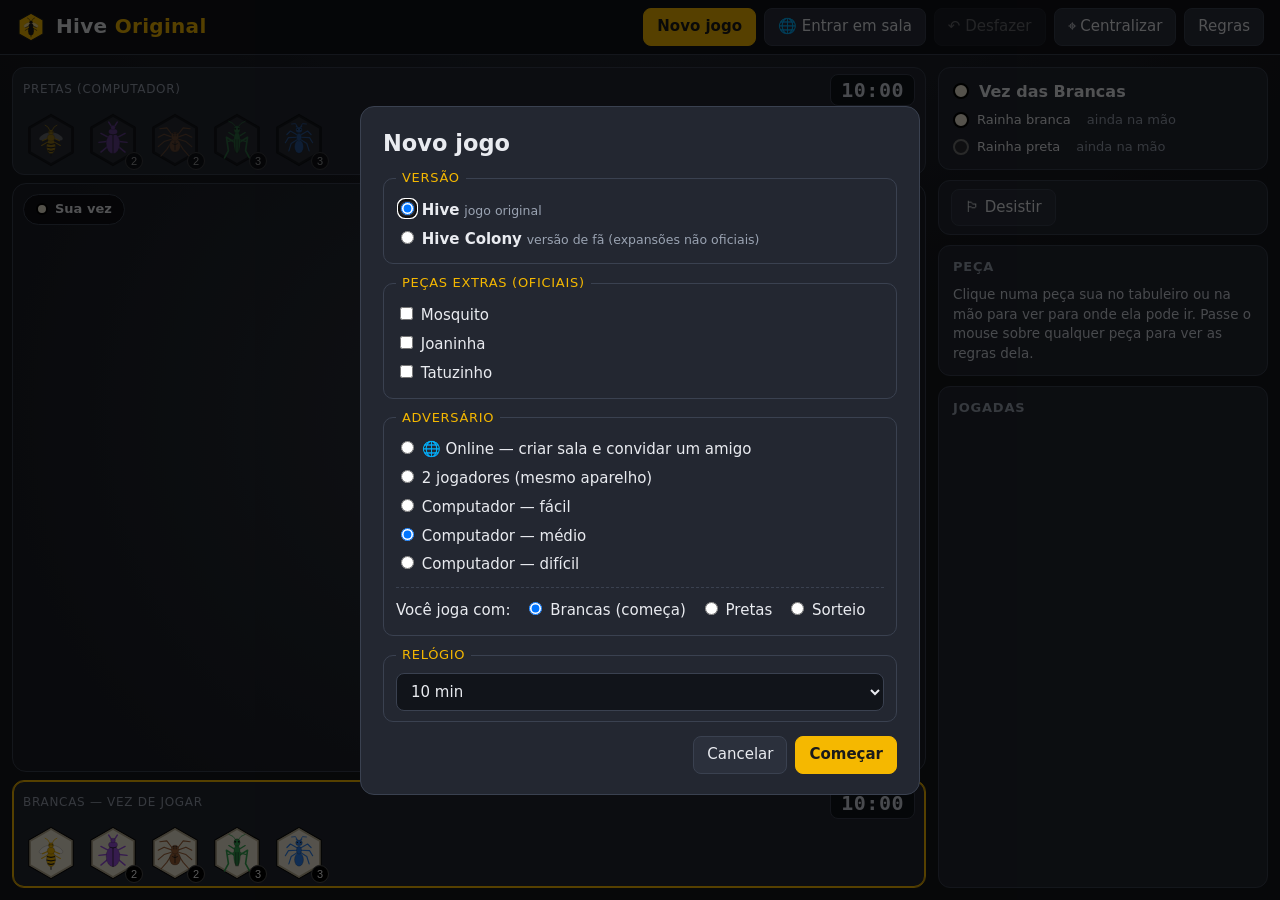
==== index.html @ d363bb27 "Hive & Hive Colony: jogo web com relogio e multiplayer online Hive original + modulos do Hive Colony" ====
<!DOCTYPE html>
<html lang="pt-BR">
<head>
<meta charset="utf-8">
<meta name="viewport" content="width=device-width, initial-scale=1, viewport-fit=cover">
<meta name="theme-color" content="#101217">
<meta name="description" content="Hive e Hive Colony (versão de fã) para jogar no navegador: contra o computador, em 2 jogadores ou online, com relógio.">
<title>Hive & Hive Colony</title>
<link rel="stylesheet" href="style.css">
</head>
<body>
<header class="topbar">
  <div class="brand">
    <svg viewBox="-50 -50 100 100" width="30" height="30" aria-hidden="true"><polygon points="0,-46 40,-23 40,23 0,46 -40,23 -40,-23" fill="#f5b800" stroke="#1a1a1a" stroke-width="4"/><g transform="scale(.8)" id="logoBee"></g></svg>
    <h1>Hive <span id="modeBadge">Original</span></h1>
  </div>
  <nav>
    <button id="btnNew" class="btn primary">Novo jogo</button>
    <button id="btnJoin" class="btn">🌐 Entrar em sala</button>
    <button id="btnUndo" class="btn">↶ Desfazer</button>
    <button id="btnFit" class="btn">⌖ Centralizar</button>
    <button id="btnRules" class="btn">Regras</button>
  </nav>
</header>

<main class="layout">
  <section class="stage">
    <div class="hand hand-top" id="handTop"></div>
    <div class="board-wrap" id="boardWrap">
      <svg id="board" xmlns="http://www.w3.org/2000/svg"></svg>
      <div id="turnChip" class="chip"></div>
      <div id="infoBar" class="infobar" hidden></div>
      <div id="chooser" class="chooser" hidden></div>
      <div id="toast" class="toast" hidden></div>
    </div>
    <div class="hand hand-bottom" id="handBottom"></div>
  </section>

  <aside class="side">
    <div id="status" class="card"></div>
    <div id="gameBtns" class="card row" hidden>
      <button id="btnResign" class="btn">🏳 Desistir</button>
    </div>
    <div id="info" class="card"></div>
    <div id="actions" class="card" hidden></div>
    <div class="card history">
      <h3>Jogadas</h3>
      <ol id="log"></ol>
    </div>
  </aside>
</main>

<!-- Novo jogo -->
<dialog id="newDialog">
  <form method="dialog" id="newForm">
    <h2>Novo jogo</h2>

    <fieldset>
      <legend>Versão</legend>
      <label class="radio"><input type="radio" name="mode" value="original" checked> <b>Hive</b> <small>jogo original</small></label>
      <label class="radio"><input type="radio" name="mode" value="colony"> <b>Hive Colony</b> <small>versão de fã (expansões não oficiais)</small></label>
    </fieldset>

    <fieldset>
      <legend>Peças extras (oficiais)</legend>
      <label class="check"><input type="checkbox" name="mosquito"> Mosquito</label>
      <label class="check"><input type="checkbox" name="ladybug"> Joaninha</label>
      <label class="check"><input type="checkbox" name="pillbug"> Tatuzinho</label>
    </fieldset>

    <fieldset id="colonyOpts">
      <legend>Módulos do Hive Colony</legend>
      <label class="check"><input type="checkbox" name="venom"> <b>Venom</b> <small>cada peça tem um verso com outro inseto; virar custa o turno</small></label>
      <label class="check"><input type="checkbox" name="swarm"> <b>Swarm</b> <small>saco de peças sorteadas; dá para colocar peças do adversário</small></label>
      <label class="check"><input type="checkbox" name="predators"> <b>Predators</b> <small>Louva-a-deus e Percevejo Assassino eliminam peças</small></label>
      <label class="check"><input type="checkbox" name="guardians"> <b>Guardians</b> <small>Borboleta e Mariposa; a Rainha também precisa ser coberta</small></label>
      <label class="check"><input type="checkbox" name="honeycombo"> <b>Honeycombo</b> <small>peça neutra compartilhada que dá 2 jogadas</small></label>
    </fieldset>

    <fieldset>
      <legend>Adversário</legend>
      <label class="radio"><input type="radio" name="opp" value="online"> 🌐 Online — criar sala e convidar um amigo</label>
      <label class="radio"><input type="radio" name="opp" value="human"> 2 jogadores (mesmo aparelho)</label>
      <label class="radio"><input type="radio" name="opp" value="easy"> Computador — fácil</label>
      <label class="radio"><input type="radio" name="opp" value="medium" checked> Computador — médio</label>
      <label class="radio"><input type="radio" name="opp" value="hard"> Computador — difícil</label>
      <div class="row" id="sideRow">
        <span>Você joga com:</span>
        <label class="radio"><input type="radio" name="side" value="0" checked> Brancas (começa)</label>
        <label class="radio"><input type="radio" name="side" value="1"> Pretas</label>
        <label class="radio"><input type="radio" name="side" value="r"> Sorteio</label>
      </div>
    </fieldset>

    <fieldset>
      <legend>Relógio</legend>
      <select name="time" class="select">
        <option value="0">Sem relógio</option>
        <option value="180+2">3 min + 2 s por jogada</option>
        <option value="300+3">5 min + 3 s por jogada</option>
        <option value="600+0" selected>10 min</option>
        <option value="900+10">15 min + 10 s por jogada</option>
        <option value="1800+0">30 min</option>
      </select>
    </fieldset>

    <menu>
      <button value="cancel" class="btn" id="newCancel">Cancelar</button>
      <button value="ok" class="btn primary" id="newOk">Começar</button>
    </menu>
  </form>
</dialog>

<!-- Regras -->
<dialog id="rulesDialog" class="wide">
  <div class="rules">
    <h2>Como jogar</h2>
    <h3>Objetivo</h3>
    <p>Cerque completamente a <b>Rainha Abelha</b> do adversário: as 6 casas ao redor dela precisam estar ocupadas (por peças de qualquer cor). Se as duas Rainhas forem cercadas ao mesmo tempo, é empate.</p>
    <h3>Seu turno</h3>
    <p>Em cada turno você <b>coloca</b> uma peça nova da sua mão <b>ou move</b> uma peça que já está no tabuleiro. Clique numa peça: as casas possíveis são destacadas (pontos verdes = movimento; anéis vermelhos = ataque; azul = arremesso; roxo = controle; laranja = troca).</p>
    <ul>
      <li>Uma peça nova deve encostar <b>só em peças da sua cor</b> (exceção: a 2ª peça da partida pode encostar na 1ª).</li>
      <li>A <b>Rainha</b> precisa ser colocada até a sua <b>4ª peça</b>.</li>
      <li>Você só pode mover peças depois de colocar a sua Rainha.</li>
      <li><b>Colmeia única:</b> uma jogada nunca pode dividir a colmeia em dois grupos.</li>
      <li><b>Liberdade de movimento:</b> uma peça não passa por vãos estreitos — para deslizar entre duas casas vizinhas, uma das duas casas laterais precisa estar livre (e outra ocupada, para continuar encostada na colmeia).</li>
      <li>Peças cobertas por um Besouro (ou outra peça) não podem se mover.</li>
      <li>Se você não tiver nenhuma jogada, passa a vez automaticamente.</li>
    </ul>
    <h3>Peças</h3>
    <div id="rulesPieces" class="piece-list"></div>

    <h3>Hive Colony (módulos de fã)</h3>
    <ul>
      <li><b>Venom</b> — cada peça tem um inseto no verso. Ao colocar, escolha o lado (botão ↻ na mão). Em vez de mover, você pode <b>virar</b> uma peça sua (gasta o turno), exceto: peça coberta, peça que o adversário acabou de mover, peça vizinha de um Escorpião inimigo ativo, peça paralisada. A Rainha sempre entra como Abelha. Perde quem tiver a Rainha (Abelha ou Vespa) cercada.</li>
      <li><b>Swarm</b> — cada jogador começa com a Rainha + 3 peças sorteadas; as demais (inclusive as do adversário) vão para um saco. Ao colocar uma peça você compra outra do saco. Pode colocar peças da cor do adversário (elas seguem a regra de cor delas). Depois de colocar a Rainha, você pode, no lugar de jogar, comprar uma peça extra ou roubar uma peça sua que esteja na mão do adversário.</li>
      <li><b>Predators</b> — Louva-a-deus e Percevejo Assassino eliminam peças (e a si mesmos) permanentemente. Eliminar a Rainha do adversário vence na hora. O Mosquito que copiar uma eliminação também é eliminado.</li>
      <li><b>Guardians</b> — Borboleta e Mariposa só entram em cima de uma peça sua (e não podem encostar em cor adversária). Para vencer, a Rainha precisa estar cercada <b>e coberta por cima</b>.</li>
      <li><b>Honeycombo</b> — uma peça neutra começa no centro, com o lado preto para cima. Quem tem a sua cor virada para cima (e já colocou a Rainha) pode gastá-la para virar a peça; no turno seguinte joga <b>duas vezes</b>. O adversário não pode desvirá-la imediatamente. Ela conta como casa ocupada e não pode ser movida nem coberta.</li>
    </ul>
    <p class="note"><b>Nota:</b> as regras completas do Hive Colony são um PDF de fã e eu só consegui consultar as descrições públicas. Quais insetos ficam no verso de cada peça e alguns detalhes de borda foram interpretados — o pareamento está em <code>VENOM_BACK</code> no arquivo <code>js/engine.js</code> e pode ser ajustado.</p>
    <h3>Relógio e online</h3>
    <ul>
      <li><b>Relógio:</b> cada jogador tem um tempo total; o relógio de quem está jogando corre, e quem ficar sem tempo perde. O tempo só começa a contar depois da 1ª jogada das Brancas. Alguns controles somam segundos extras a cada jogada (ex.: 5+3). No turno duplo do Honeycombo o relógio continua correndo.</li>
      <li><b>Online:</b> em <i>Novo jogo → Online</i>, crie a sala e mande o código ou o link ao amigo (ou use <i>Entrar em sala</i>). A conexão é direta entre os dois aparelhos. Se o celular for para segundo plano e a conexão cair, ela volta sozinha; o relógio continua correndo nesse meio-tempo.</li>
    </ul>
    <p class="note">Projeto de fã, sem fins lucrativos e sem vínculo com os autores. <b>Hive</b> é criação de John Yianni (Gen42 Games); o <b>Hive Colony</b> é uma expansão de fã de Stephen Taylor. Se gostou, apoie os criadores comprando o jogo de tabuleiro.</p>
    <menu><button class="btn primary" id="rulesClose">Fechar</button></menu>
  </div>
</dialog>

<!-- Entrar em sala -->
<dialog id="joinDialog">
  <h2>Entrar em sala online</h2>
  <p class="sub">Digite o código de 5 letras que o seu amigo recebeu ao criar a sala.</p>
  <input id="joinCode" class="input" maxlength="5" autocomplete="off" autocapitalize="characters" placeholder="ABCDE" inputmode="text">
  <p id="joinStatus" class="sub"></p>
  <menu>
    <button class="btn" id="joinCancel">Cancelar</button>
    <button class="btn primary" id="joinGo">Entrar</button>
  </menu>
</dialog>

<!-- Sala do anfitrião -->
<dialog id="lobbyDialog">
  <h2>Sala criada</h2>
  <p class="sub">Envie este código ou link para o seu amigo. A partida começa quando ele entrar.</p>
  <div class="roomcode" id="roomCode">…</div>
  <input id="roomLink" class="input" readonly>
  <p id="lobbyStatus" class="sub">Conectando ao servidor de salas…</p>
  <menu>
    <button class="btn" id="lobbyLeave">Cancelar sala</button>
    <button class="btn" id="lobbyShare">Compartilhar</button>
    <button class="btn primary" id="lobbyCopy">Copiar link</button>
  </menu>
</dialog>

<!-- Fim de jogo -->
<dialog id="endDialog">
  <h2 id="endTitle"></h2>
  <p id="endText"></p>
  <menu>
    <button class="btn" id="endView">Ver tabuleiro</button>
    <button class="btn primary" id="endNew">Novo jogo</button>
  </menu>
</dialog>

<script src="js/icons.js"></script>
<script src="js/engine.js"></script>
<script src="js/ai.js"></script>
<script src="js/vendor/peerjs.min.js"></script>
<script src="js/online.js"></script>
<script src="js/ui.js"></script>
</body>
</html>
---- style.css ----
:root {
  --bg: #15171c;
  --bg2: #1d2027;
  --panel: #232731;
  --panel2: #2b303c;
  --line: #3a4150;
  --text: #e9ebf0;
  --muted: #9aa3b2;
  --accent: #f5b800;
  --good: #58d68d;
  --bad: #ff5d5d;
  --throw: #4aa8ff;
  --control: #b266ff;
  --swap: #ff9a3c;
}
* { box-sizing: border-box; }
html, body { height: 100%; margin: 0; }
body {
  background: radial-gradient(1200px 700px at 50% -10%, #272c38 0%, var(--bg) 60%);
  color: var(--text);
  font: 15px/1.45 "Segoe UI", system-ui, -apple-system, Roboto, sans-serif;
  display: flex; flex-direction: column; overflow: hidden;
}
h1, h2, h3 { margin: 0; }

.topbar {
  display: flex; align-items: center; justify-content: space-between; gap: 12px;
  padding: 8px 16px; background: #101217; border-bottom: 1px solid var(--line);
}
.brand { display: flex; align-items: center; gap: 10px; }
.brand h1 { font-size: 20px; letter-spacing: .3px; }
.brand h1 span { color: var(--accent); font-weight: 600; }
nav { display: flex; gap: 8px; flex-wrap: wrap; }

.btn {
  background: var(--panel2); color: var(--text); border: 1px solid var(--line);
  border-radius: 8px; padding: 7px 13px; font: inherit; cursor: pointer;
  transition: background .15s, transform .05s;
}
.btn:hover { background: #363c4a; }
.btn:active { transform: translateY(1px); }
.btn:disabled { opacity: .4; cursor: default; }
.btn.primary { background: var(--accent); color: #1a1a1a; border-color: var(--accent); font-weight: 600; }
.btn.primary:hover { background: #ffc928; }
.btn.block { display: block; width: 100%; margin-top: 8px; text-align: left; }

.layout { flex: 1; min-height: 0; display: grid; grid-template-columns: 1fr 330px; gap: 12px; padding: 12px; }
.stage { min-width: 0; min-height: 0; display: flex; flex-direction: column; gap: 8px; }
.board-wrap {
  position: relative; flex: 1; min-height: 0; border-radius: 14px; overflow: hidden;
  border: 1px solid var(--line);
  background:
    radial-gradient(circle at 50% 40%, #2b303b 0%, #1b1e25 80%);
}
#board { width: 100%; height: 100%; display: block; touch-action: none; cursor: grab; user-select: none; }
#board.dragging { cursor: grabbing; }

.side { min-height: 0; display: flex; flex-direction: column; gap: 10px; overflow-y: auto; }
.card { background: var(--panel); border: 1px solid var(--line); border-radius: 12px; padding: 12px 14px; }
.card h3 { font-size: 13px; text-transform: uppercase; letter-spacing: .8px; color: var(--muted); margin-bottom: 8px; }
.card.history { flex: 1; min-height: 140px; display: flex; flex-direction: column; }
#log { margin: 0; padding: 0 0 0 4px; list-style: none; overflow-y: auto; flex: 1; font-size: 13px; }
#log li { padding: 2px 6px; border-radius: 5px; display: flex; gap: 6px; }
#log li:nth-child(odd) { background: rgba(255,255,255,.03); }
#log li.last { background: rgba(245,184,0,.16); }
#log .n { color: var(--muted); min-width: 26px; text-align: right; }
#log .w { width: 10px; height: 10px; border-radius: 50%; margin-top: 6px; flex: none; border: 1px solid #000; }

/* status */
.turnline { display: flex; align-items: center; gap: 10px; font-size: 16px; font-weight: 600; }
.dot { width: 16px; height: 16px; border-radius: 50%; border: 2px solid #000; flex: none; }
.dot.w { background: #f3ecd9; } .dot.b { background: #2b2d33; border-color: #777; }
.sub { color: var(--muted); font-size: 13px; margin-top: 4px; }
.qrow { display: flex; align-items: center; gap: 8px; margin-top: 8px; font-size: 13px; }
.pips { display: flex; gap: 3px; }
.pip { width: 11px; height: 11px; transform: rotate(45deg); border-radius: 2px; background: #3a4150; }
.pip.on { background: var(--bad); }
.thinking { color: var(--accent); }

/* info */
.infohead { display: flex; gap: 12px; align-items: center; }
.infohead svg { flex: none; }
.infohead b { font-size: 16px; }
.infohead small { color: var(--muted); display: block; }
.infotext { margin: 8px 0 0; font-size: 13.5px; color: #cfd4de; }
.infoback { margin-top: 8px; padding-top: 8px; border-top: 1px dashed var(--line); font-size: 13px; color: #cfd4de; }
.infoback b { color: #9be15d; }

/* mãos */
.hand {
  display: flex; flex-wrap: wrap; gap: 6px; align-items: center; min-height: 66px;
  padding: 6px 10px; background: var(--panel); border: 1px solid var(--line); border-radius: 12px;
}
.hand .who { font-size: 12px; text-transform: uppercase; letter-spacing: .7px; color: var(--muted); width: 100%; display: flex; justify-content: space-between; }
.hand.active { border-color: var(--accent); box-shadow: 0 0 0 1px var(--accent) inset; }
.htile {
  position: relative; background: transparent; border: 0; padding: 0; cursor: pointer;
  border-radius: 10px; width: 56px; height: 56px; transition: transform .1s;
}
.htile:hover { transform: translateY(-2px); }
.htile.sel { filter: drop-shadow(0 0 6px var(--accent)); transform: translateY(-4px); }
.htile.dim { opacity: .55; cursor: default; }
.htile.steal { outline: 2px dashed var(--swap); outline-offset: -2px; }
.htile .cnt {
  position: absolute; right: -2px; bottom: -2px; background: #000; color: #fff; font-size: 11px;
  min-width: 18px; height: 18px; border-radius: 9px; display: grid; place-items: center; padding: 0 4px; border: 1px solid #555;
}
.htile .flip {
  position: absolute; left: -3px; bottom: -3px; width: 20px; height: 20px; border-radius: 50%;
  background: #3b6d1c; color: #fff; border: 1px solid #000; font-size: 12px; line-height: 18px; text-align: center; cursor: pointer;
}
.htile .flip:hover { background: #55a028; }
.handinfo { font-size: 12px; color: var(--muted); margin-left: auto; align-self: flex-end; }

/* destaques do tabuleiro */
.hl { cursor: pointer; }
.hl .hl-hex { fill: transparent; stroke-width: 3.5; stroke-linejoin: round; }
.hl .hl-dot { stroke: rgba(0,0,0,.5); stroke-width: 1.5; }
.hl.move .hl-hex { stroke: var(--good); } .hl.move .hl-dot { fill: rgba(88,214,141,.75); }
.hl.attack .hl-hex { stroke: var(--bad); stroke-width: 4; } .hl.attack .hl-dot { fill: rgba(255,93,93,.85); }
.hl.throw .hl-hex { stroke: var(--throw); stroke-width: 4; } .hl.throw .hl-dot { fill: rgba(74,168,255,.85); }
.hl.control .hl-hex { stroke: var(--control); stroke-width: 4; } .hl.control .hl-dot { fill: rgba(178,102,255,.85); }
.hl.swap .hl-hex { stroke: var(--swap); stroke-width: 4; } .hl.swap .hl-dot { fill: rgba(255,154,60,.85); }
.hl.occ .hl-dot { display: none; }
.hl.empty .hl-hex { fill: rgba(255,255,255,.04); stroke-dasharray: 5 4; stroke-width: 2; }
.hl:hover .hl-hex { fill: rgba(255,255,255,.14); stroke-dasharray: none; }
.hl .hl-dot { animation: pulse 1.4s ease-in-out infinite; transform-box: fill-box; transform-origin: center; }
@keyframes pulse { 50% { transform: scale(1.25); } }
.selring { fill: none; stroke: var(--accent); stroke-width: 4; stroke-linejoin: round; filter: drop-shadow(0 0 5px var(--accent)); pointer-events: none; }
.lastmv { fill: rgba(245,184,0,.18); stroke: rgba(245,184,0,.55); stroke-width: 2; stroke-linejoin: round; pointer-events: none; }
.piece { cursor: pointer; }
.piece.mine:hover { filter: brightness(1.12); }

.chooser {
  position: absolute; z-index: 5; background: #11141a; border: 1px solid var(--line); border-radius: 10px;
  padding: 6px; display: flex; flex-direction: column; gap: 4px; box-shadow: 0 10px 30px rgba(0,0,0,.5);
}
.chooser button { text-align: left; }
.toast {
  position: absolute; left: 50%; top: 12px; transform: translateX(-50%); z-index: 6;
  background: rgba(10,12,16,.92); border: 1px solid var(--line); padding: 8px 14px; border-radius: 999px; font-size: 14px;
  pointer-events: none; max-width: 90%; text-align: center;
}

/* diálogos */
dialog {
  background: var(--panel); color: var(--text); border: 1px solid var(--line); border-radius: 14px;
  padding: 20px 22px; max-width: 560px; width: calc(100% - 24px);
}
dialog.wide { max-width: 860px; max-height: 88vh; overflow-y: auto; }
dialog::backdrop { background: rgba(0,0,0,.65); }
dialog h2 { margin-bottom: 10px; }
fieldset { border: 1px solid var(--line); border-radius: 10px; margin: 10px 0; padding: 8px 12px 10px; }
legend { padding: 0 6px; color: var(--accent); font-size: 13px; text-transform: uppercase; letter-spacing: .7px; }
label.radio, label.check { display: block; padding: 3px 0; cursor: pointer; }
label small { color: var(--muted); }
fieldset .row { display: flex; gap: 14px; flex-wrap: wrap; align-items: center; margin-top: 8px; padding-top: 8px; border-top: 1px dashed var(--line); }
fieldset .row label { display: inline-block; }
menu { display: flex; justify-content: flex-end; gap: 8px; padding: 0; margin: 14px 0 0; }
.rules h3 { margin: 16px 0 6px; color: var(--accent); font-size: 15px; }
.rules p, .rules li { font-size: 14px; color: #d6dae3; }
.rules ul { padding-left: 20px; margin: 6px 0; }
.rules code { background: #11141a; padding: 1px 5px; border-radius: 4px; }
.rules .note { background: rgba(245,184,0,.1); border: 1px solid rgba(245,184,0,.35); border-radius: 8px; padding: 8px 10px; }
.piece-list { display: grid; grid-template-columns: repeat(auto-fill, minmax(380px, 1fr)); gap: 8px; }
.piece-item { display: flex; gap: 10px; background: var(--panel2); border-radius: 10px; padding: 8px; align-items: flex-start; }
.piece-item svg { flex: none; }
.piece-item b { display: block; font-size: 14px; }
.piece-item span { font-size: 12.5px; color: #c4cad6; }
.piece-item em { color: #9be15d; font-style: normal; font-size: 12px; }

/* relógio */
.hand .who { align-items: center; }
.whoR { display: flex; align-items: center; gap: 8px; }
.clock {
  font: 700 20px/1 "Consolas", "SFMono-Regular", ui-monospace, monospace; background: #11141a; color: #cfd4de;
  border: 1px solid var(--line); border-radius: 8px; padding: 5px 10px; min-width: 76px; text-align: center;
  letter-spacing: .5px;
}
.clock.run { background: #f3ecd9; color: #1a1a1a; border-color: #fff; }
.clock.low { color: #ff7b7b; }
.clock.run.low { background: #ff5d5d; color: #fff; animation: blink 1s steps(2) infinite; }
@keyframes blink { 50% { opacity: .6; } }

/* chip de turno e barra de info sobre o tabuleiro */
.chip {
  position: absolute; left: 10px; top: 10px; z-index: 4; pointer-events: none;
  background: rgba(10,12,16,.82); border: 1px solid var(--line); border-radius: 999px;
  padding: 5px 12px; font-size: 13px; font-weight: 600; display: flex; align-items: center; gap: 7px;
}
.chip .dot { width: 12px; height: 12px; }
.infobar {
  display: none; position: absolute; left: 8px; right: 8px; bottom: 8px; z-index: 4; pointer-events: none;
  background: rgba(10,12,16,.9); border: 1px solid var(--line); border-radius: 10px; padding: 7px 10px;
  font-size: 12.5px; line-height: 1.35; color: #d6dae3;
}
.infobar b { color: var(--accent); }

/* sala online */
.input {
  width: 100%; background: #11141a; color: var(--text); border: 1px solid var(--line); border-radius: 8px;
  padding: 10px 12px; font: inherit; font-size: 16px;
}
#joinCode { text-align: center; font: 700 28px/1.2 "Consolas", ui-monospace, monospace; letter-spacing: 8px; text-transform: uppercase; }
.roomcode {
  text-align: center; font: 800 44px/1.1 "Consolas", ui-monospace, monospace; letter-spacing: 10px; color: var(--accent);
  background: #11141a; border: 1px dashed var(--line); border-radius: 12px; padding: 14px 6px; margin: 10px 0;
}
.select {
  width: 100%; background: #11141a; color: var(--text); border: 1px solid var(--line); border-radius: 8px;
  padding: 8px 10px; font: inherit; font-size: 15px;
}
#gameBtns { display: flex; gap: 8px; padding: 8px 12px; }
#gameBtns[hidden], #actions[hidden], #infoBar[hidden], #btnUndo[hidden] { display: none !important; }

@media (max-width: 900px) {
  html, body { height: auto; min-height: 100%; }
  body { overflow-y: auto; overflow-x: hidden; min-height: 100dvh; }
  .topbar { padding: 6px 10px; flex-wrap: wrap; gap: 6px; position: sticky; top: 0; z-index: 20; }
  .brand h1 { font-size: 17px; }
  .brand svg { width: 24px; height: 24px; }
  nav { gap: 6px; }
  .btn { padding: 7px 10px; font-size: 13px; }
  .layout { display: block; padding: 8px 8px calc(16px + env(safe-area-inset-bottom)); }
  .stage { gap: 6px; }
  .board-wrap { flex: none; height: min(60dvh, 620px); min-height: 320px; border-radius: 12px; }
  .hand { min-height: 0; padding: 5px 8px; gap: 4px; }
  .hand .who { font-size: 11px; }
  .clock { font-size: 17px; min-width: 66px; padding: 4px 8px; }
  .htile { width: 46px; height: 46px; }
  .htile svg { width: 100%; height: 100%; }
  .side { margin-top: 8px; overflow: visible; }
  .card { padding: 10px 12px; }
  .infobar { display: block; }
  #info { display: none; }
  .card.history { min-height: 0; max-height: 220px; }
  dialog { padding: 16px; max-height: 92dvh; overflow-y: auto; }
  .piece-list { grid-template-columns: 1fr; }
  .roomcode { font-size: 34px; letter-spacing: 6px; }
  menu { flex-wrap: wrap; }
}
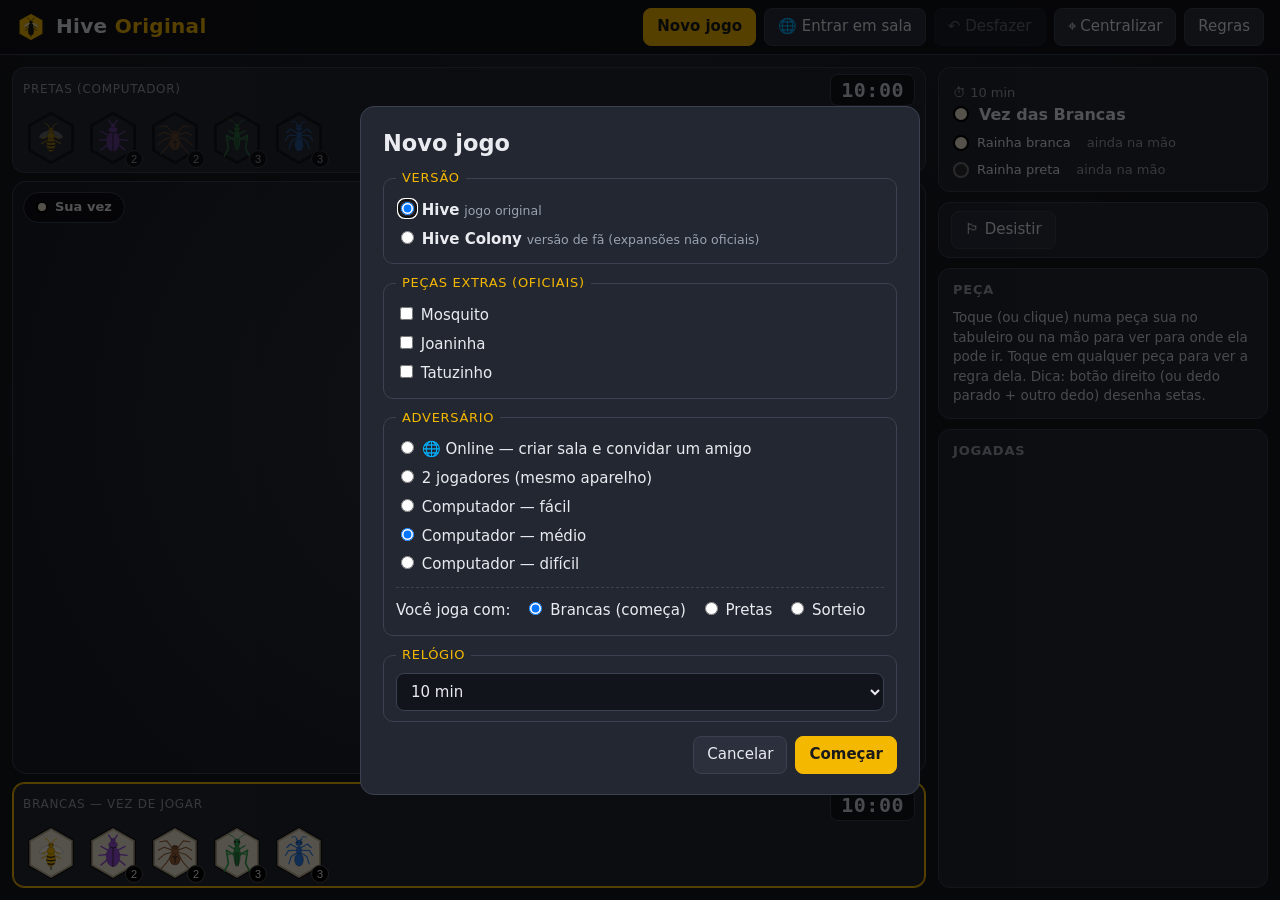
==== commit c542f609: "Timer configuravel, setas estilo Lichess e layout mobile - Relogio: minutos/segundos, handicap por l" ====
--- a/index.html
+++ b/index.html
@@ -4,6 +4,13 @@
 <meta charset="utf-8">
 <meta name="viewport" content="width=device-width, initial-scale=1, viewport-fit=cover">
 <meta name="theme-color" content="#101217">
+<meta name="mobile-web-app-capable" content="yes">
+<meta name="apple-mobile-web-app-capable" content="yes">
+<meta name="apple-mobile-web-app-status-bar-style" content="black-translucent">
+<meta name="apple-mobile-web-app-title" content="Hive">
+<link rel="manifest" href="manifest.webmanifest">
+<link rel="icon" href="icons/icon.svg" type="image/svg+xml">
+<link rel="apple-touch-icon" href="icons/icon-192.png">
 <meta name="description" content="Hive e Hive Colony (versão de fã) para jogar no navegador: contra o computador, em 2 jogadores ou online, com relógio.">
 <title>Hive & Hive Colony</title>
 <link rel="stylesheet" href="style.css">
@@ -14,13 +21,17 @@
     <svg viewBox="-50 -50 100 100" width="30" height="30" aria-hidden="true"><polygon points="0,-46 40,-23 40,23 0,46 -40,23 -40,-23" fill="#f5b800" stroke="#1a1a1a" stroke-width="4"/><g transform="scale(.8)" id="logoBee"></g></svg>
     <h1>Hive <span id="modeBadge">Original</span></h1>
   </div>
-  <nav>
+  <nav class="nav-desktop">
     <button id="btnNew" class="btn primary">Novo jogo</button>
     <button id="btnJoin" class="btn">🌐 Entrar em sala</button>
     <button id="btnUndo" class="btn">↶ Desfazer</button>
     <button id="btnFit" class="btn">⌖ Centralizar</button>
     <button id="btnRules" class="btn">Regras</button>
   </nav>
+  <nav class="nav-mobile">
+    <button id="btnDetails" class="btn" aria-label="Jogadas e detalhes">📋</button>
+    <button id="btnMenu" class="btn primary" aria-label="Menu">☰ Menu</button>
+  </nav>
 </header>
 
 <main class="layout">
@@ -29,26 +40,51 @@
     <div class="board-wrap" id="boardWrap">
       <svg id="board" xmlns="http://www.w3.org/2000/svg"></svg>
       <div id="turnChip" class="chip"></div>
-      <div id="infoBar" class="infobar" hidden></div>
+      <div id="brushBar" class="brushbar" aria-label="Cor das setas">
+        <button class="brush sel" data-brush="green" style="--c:#3fbf4a" aria-label="Verde"></button>
+        <button class="brush" data-brush="red" style="--c:#ee3d3d" aria-label="Vermelho"></button>
+        <button class="brush" data-brush="blue" style="--c:#3b82f6" aria-label="Azul"></button>
+        <button class="brush" data-brush="yellow" style="--c:#f5b800" aria-label="Amarelo"></button>
+        <button class="brush clear" id="btnClearShapes" aria-label="Apagar setas" title="Apagar setas">✕</button>
+      </div>
+      <div class="overlay-bottom">
+        <div id="actions" class="floatbar" hidden></div>
+        <div id="infoBar" class="infobar" hidden></div>
+      </div>
       <div id="chooser" class="chooser" hidden></div>
       <div id="toast" class="toast" hidden></div>
     </div>
     <div class="hand hand-bottom" id="handBottom"></div>
   </section>
 
-  <aside class="side">
+  <div id="sideBackdrop" class="side-backdrop" hidden></div>
+  <aside class="side" id="side">
+    <div class="sheet-head"><b>Detalhes da partida</b><button class="btn" id="btnSideClose">Fechar</button></div>
     <div id="status" class="card"></div>
     <div id="gameBtns" class="card row" hidden>
       <button id="btnResign" class="btn">🏳 Desistir</button>
     </div>
     <div id="info" class="card"></div>
-    <div id="actions" class="card" hidden></div>
     <div class="card history">
       <h3>Jogadas</h3>
       <ol id="log"></ol>
     </div>
   </aside>
 </main>
+
+<!-- Menu (celular) -->
+<dialog id="menuDialog" class="sheet">
+  <h2>Menu</h2>
+  <div class="menulist">
+    <button class="btn primary" data-menu="new">Novo jogo</button>
+    <button class="btn" data-menu="join">🌐 Entrar em sala</button>
+    <button class="btn" data-menu="undo">↶ Desfazer jogada</button>
+    <button class="btn" data-menu="fit">⌖ Centralizar tabuleiro</button>
+    <button class="btn" data-menu="rules">Regras e peças</button>
+    <button class="btn" data-menu="resign">🏳 Desistir</button>
+    <button class="btn" data-menu="close">Fechar</button>
+  </div>
+</dialog>
 
 <!-- Novo jogo -->
 <dialog id="newDialog">
@@ -94,14 +130,46 @@
 
     <fieldset>
       <legend>Relógio</legend>
-      <select name="time" class="select">
+      <select name="time" class="select" id="timePreset">
         <option value="0">Sem relógio</option>
-        <option value="180+2">3 min + 2 s por jogada</option>
-        <option value="300+3">5 min + 3 s por jogada</option>
+        <option value="60+0">1 min (bullet)</option>
+        <option value="120+1">2 min + 1 s</option>
+        <option value="180+0">3 min</option>
+        <option value="180+2">3 min + 2 s</option>
+        <option value="300+0">5 min</option>
+        <option value="300+3">5 min + 3 s</option>
         <option value="600+0" selected>10 min</option>
-        <option value="900+10">15 min + 10 s por jogada</option>
+        <option value="600+5">10 min + 5 s</option>
+        <option value="900+10">15 min + 10 s</option>
         <option value="1800+0">30 min</option>
+        <option value="1800+20">30 min + 20 s</option>
+        <option value="custom">⚙ Personalizado…</option>
       </select>
+      <div id="customTime" class="customtime" hidden>
+        <div class="grid2">
+          <label>Tempo das <b>Brancas</b>
+            <span class="pair"><input type="number" name="m0" min="0" max="600" value="10" inputmode="numeric"> min
+            <input type="number" name="s0" min="0" max="59" value="0" inputmode="numeric"> s</span>
+          </label>
+          <label class="diff" hidden>Tempo das <b>Pretas</b>
+            <span class="pair"><input type="number" name="m1" min="0" max="600" value="10" inputmode="numeric"> min
+            <input type="number" name="s1" min="0" max="59" value="0" inputmode="numeric"> s</span>
+          </label>
+        </div>
+        <label class="check"><input type="checkbox" name="diffTime"> Tempos diferentes para cada lado (handicap)</label>
+        <div class="grid2">
+          <label>Bônus por jogada
+            <span class="pair"><input type="number" name="bonus" min="0" max="600" value="0" inputmode="numeric"> s</span>
+          </label>
+          <label>Tipo de bônus
+            <select name="bonusType" class="select">
+              <option value="inc">Incremento — soma após cada jogada</option>
+              <option value="delay">Atraso — os primeiros segundos de cada jogada não contam</option>
+            </select>
+          </label>
+        </div>
+        <small class="sub">Dica: 5 min + 3 s por jogada = tempo 5:00 e bônus 3 (incremento).</small>
+      </div>
     </fieldset>
 
     <menu>
@@ -140,9 +208,15 @@
       <li><b>Honeycombo</b> — uma peça neutra começa no centro, com o lado preto para cima. Quem tem a sua cor virada para cima (e já colocou a Rainha) pode gastá-la para virar a peça; no turno seguinte joga <b>duas vezes</b>. O adversário não pode desvirá-la imediatamente. Ela conta como casa ocupada e não pode ser movida nem coberta.</li>
     </ul>
     <p class="note"><b>Nota:</b> as regras completas do Hive Colony são um PDF de fã e eu só consegui consultar as descrições públicas. Quais insetos ficam no verso de cada peça e alguns detalhes de borda foram interpretados — o pareamento está em <code>VENOM_BACK</code> no arquivo <code>js/engine.js</code> e pode ser ajustado.</p>
+    <h3>Setas e marcações (como no Lichess)</h3>
+    <ul>
+      <li><b>Computador:</b> clique com o <b>botão direito</b> numa casa para marcá-la com um círculo, ou arraste de uma casa a outra para desenhar uma seta. Cores: sem tecla = cor escolhida na paleta, <b>Shift</b> = vermelho, <b>Ctrl</b> = azul, <b>Alt</b> = amarelo. Repita o mesmo desenho para apagá-lo.</li>
+      <li><b>Celular:</b> segure um dedo parado no tabuleiro e, com o outro dedo, toque numa casa (círculo) ou arraste entre duas casas (seta). Escolha a cor na paleta no canto do tabuleiro.</li>
+      <li>Um toque/clique normal no tabuleiro, ou o botão ✕, apaga todos os desenhos. As marcações são só suas — o adversário não as vê.</li>
+    </ul>
     <h3>Relógio e online</h3>
     <ul>
-      <li><b>Relógio:</b> cada jogador tem um tempo total; o relógio de quem está jogando corre, e quem ficar sem tempo perde. O tempo só começa a contar depois da 1ª jogada das Brancas. Alguns controles somam segundos extras a cada jogada (ex.: 5+3). No turno duplo do Honeycombo o relógio continua correndo.</li>
+      <li><b>Relógio:</b> cada jogador tem um tempo total; o relógio de quem está jogando corre, e quem ficar sem tempo perde. O tempo só começa a contar depois da 1ª jogada das Brancas. Você pode escolher um controle pronto ou <b>personalizar</b>: minutos e segundos, tempos diferentes para cada lado (handicap) e bônus por jogada, como <i>incremento</i> (soma tempo depois de jogar) ou <i>atraso</i> (os primeiros segundos de cada jogada não gastam tempo). No turno duplo do Honeycombo o relógio continua correndo.</li>
       <li><b>Online:</b> em <i>Novo jogo → Online</i>, crie a sala e mande o código ou o link ao amigo (ou use <i>Entrar em sala</i>). A conexão é direta entre os dois aparelhos. Se o celular for para segundo plano e a conexão cair, ela volta sozinha; o relógio continua correndo nesse meio-tempo.</li>
     </ul>
     <p class="note">Projeto de fã, sem fins lucrativos e sem vínculo com os autores. <b>Hive</b> é criação de John Yianni (Gen42 Games); o <b>Hive Colony</b> é uma expansão de fã de Stephen Taylor. Se gostou, apoie os criadores comprando o jogo de tabuleiro.</p>
--- a/style.css
+++ b/style.css
@@ -88,9 +88,10 @@
 
 /* mãos */
 .hand {
-  display: flex; flex-wrap: wrap; gap: 6px; align-items: center; min-height: 66px;
+  display: flex; flex-direction: column; gap: 4px; min-height: 66px;
   padding: 6px 10px; background: var(--panel); border: 1px solid var(--line); border-radius: 12px;
 }
+.hand .tiles { display: flex; flex-wrap: wrap; gap: 6px; align-items: center; }
 .hand .who { font-size: 12px; text-transform: uppercase; letter-spacing: .7px; color: var(--muted); width: 100%; display: flex; justify-content: space-between; }
 .hand.active { border-color: var(--accent); box-shadow: 0 0 0 1px var(--accent) inset; }
 .htile {
@@ -213,29 +214,122 @@
 #gameBtns { display: flex; gap: 8px; padding: 8px 12px; }
 #gameBtns[hidden], #actions[hidden], #infoBar[hidden], #btnUndo[hidden] { display: none !important; }
 
-@media (max-width: 900px) {
-  html, body { height: auto; min-height: 100%; }
-  body { overflow-y: auto; overflow-x: hidden; min-height: 100dvh; }
-  .topbar { padding: 6px 10px; flex-wrap: wrap; gap: 6px; position: sticky; top: 0; z-index: 20; }
-  .brand h1 { font-size: 17px; }
+
+/* ---------- sobreposições no tabuleiro ---------- */
+.overlay-bottom {
+  position: absolute; left: 8px; right: 8px; bottom: 8px; z-index: 4; pointer-events: none;
+  display: flex; flex-direction: column; align-items: center; gap: 6px;
+}
+.floatbar { pointer-events: auto; display: flex; flex-wrap: wrap; gap: 8px; justify-content: center; max-width: 100%; }
+.floatbar .btn { background: rgba(17,20,26,.94); border-color: var(--accent); box-shadow: 0 4px 14px rgba(0,0,0,.45); }
+.floatbar .hint { background: rgba(10,12,16,.9); border: 1px solid var(--line); border-radius: 10px; padding: 5px 10px; font-size: 12.5px; color: var(--muted); }
+.floatbar[hidden], .infobar[hidden] { display: none !important; }
+.infobar { display: none; position: static; max-width: 560px; }
+.infobar:not([hidden]) { display: block; }
+
+.brushbar {
+  position: absolute; right: 10px; top: 10px; z-index: 4; display: flex; gap: 6px; padding: 4px 6px;
+  background: rgba(10,12,16,.82); border: 1px solid var(--line); border-radius: 999px; align-items: center;
+}
+.brush {
+  width: 22px; height: 22px; border-radius: 50%; border: 2px solid rgba(255,255,255,.25); padding: 0;
+  background: var(--c, #555); cursor: pointer; flex: none;
+}
+.brush.sel { border-color: #fff; box-shadow: 0 0 0 2px rgba(255,255,255,.25); }
+.brush.clear { background: transparent; color: #cfd4de; font-size: 12px; line-height: 18px; text-align: center; }
+.shape-arrow { pointer-events: none; }
+
+.nav-mobile, .sheet-head, .side-backdrop { display: none; }
+.nav-desktop { display: flex; gap: 8px; flex-wrap: wrap; }
+.hand .tiles::-webkit-scrollbar { height: 4px; }
+
+/* tempo personalizado */
+.customtime { margin-top: 10px; padding-top: 10px; border-top: 1px dashed var(--line); display: grid; gap: 10px; }
+.customtime[hidden], .customtime .diff[hidden] { display: none !important; }
+.grid2 { display: grid; grid-template-columns: 1fr 1fr; gap: 10px; }
+.grid2 label { display: flex; flex-direction: column; gap: 4px; font-size: 13px; color: var(--muted); }
+.pair { display: flex; align-items: center; gap: 6px; color: var(--text); }
+.pair input {
+  width: 64px; background: #11141a; color: var(--text); border: 1px solid var(--line); border-radius: 8px;
+  padding: 7px 8px; font: inherit; font-size: 16px; text-align: center;
+}
+.menulist { display: grid; gap: 8px; }
+.menulist .btn { padding: 13px 14px; font-size: 16px; text-align: left; }
+
+button, .btn, .htile, .brush { touch-action: manipulation; -webkit-tap-highlight-color: transparent; }
+
+/* ---------- celular: retrato (<=820px) e paisagem baixa ---------- */
+@media (max-width: 820px), (max-height: 520px) and (orientation: landscape) {
+  html, body { height: 100%; overflow: hidden; overscroll-behavior: none; }
+  body { height: 100dvh; padding-left: env(safe-area-inset-left); padding-right: env(safe-area-inset-right); }
+  .topbar { padding: max(6px, env(safe-area-inset-top)) 10px 6px; gap: 8px; flex-wrap: nowrap; }
+  .brand h1 { font-size: 17px; white-space: nowrap; }
   .brand svg { width: 24px; height: 24px; }
-  nav { gap: 6px; }
-  .btn { padding: 7px 10px; font-size: 13px; }
-  .layout { display: block; padding: 8px 8px calc(16px + env(safe-area-inset-bottom)); }
-  .stage { gap: 6px; }
-  .board-wrap { flex: none; height: min(60dvh, 620px); min-height: 320px; border-radius: 12px; }
-  .hand { min-height: 0; padding: 5px 8px; gap: 4px; }
+  .nav-desktop { display: none; }
+  .nav-mobile { display: flex; gap: 8px; }
+  .nav-mobile .btn { min-height: 40px; padding: 7px 12px; font-size: 14px; }
+  .layout { flex: 1; min-height: 0; display: flex; padding: 6px 6px calc(6px + env(safe-area-inset-bottom)); gap: 0; }
+  .stage { flex: 1; min-height: 0; display: flex; flex-direction: column; gap: 5px; min-width: 0; }
+  .board-wrap { flex: 1; min-height: 0; border-radius: 12px; }
+  .hand { min-height: 0; padding: 4px 8px 5px; gap: 3px; border-radius: 10px; }
   .hand .who { font-size: 11px; }
-  .clock { font-size: 17px; min-width: 66px; padding: 4px 8px; }
-  .htile { width: 46px; height: 46px; }
+  .hand .tiles { flex-wrap: nowrap; overflow-x: auto; padding: 2px 2px 4px; scrollbar-width: thin; -webkit-overflow-scrolling: touch; }
+  .htile { width: 50px; height: 50px; flex: none; }
   .htile svg { width: 100%; height: 100%; }
-  .side { margin-top: 8px; overflow: visible; }
-  .card { padding: 10px 12px; }
-  .infobar { display: block; }
-  #info { display: none; }
-  .card.history { min-height: 0; max-height: 220px; }
-  dialog { padding: 16px; max-height: 92dvh; overflow-y: auto; }
+  .htile .flip { width: 24px; height: 24px; line-height: 22px; font-size: 14px; }
+  .clock { font-size: 16px; min-width: 62px; padding: 4px 7px; }
+  .chip { font-size: 12px; padding: 4px 10px; }
+  .brush { width: 28px; height: 28px; }
+  .brushbar { gap: 5px; padding: 3px 5px; }
+  .infobar { font-size: 12px; max-width: 100%; }
+  .floatbar .btn { min-height: 42px; font-size: 14px; }
+
+  /* detalhes viram uma gaveta que sobe de baixo */
+  .side {
+    position: fixed; left: 0; right: 0; bottom: 0; z-index: 40; max-height: 80dvh; overflow-y: auto;
+    background: var(--bg2); border-top: 1px solid var(--line); border-radius: 16px 16px 0 0; padding: 10px 10px calc(14px + env(safe-area-inset-bottom));
+    transform: translateY(110%); transition: transform .25s ease; box-shadow: 0 -12px 40px rgba(0,0,0,.55); gap: 8px;
+  }
+  .side.open { transform: none; }
+  .side-backdrop { display: block; position: fixed; inset: 0; background: rgba(0,0,0,.55); z-index: 35; }
+  .side-backdrop[hidden] { display: none; }
+  .sheet-head { display: flex; align-items: center; justify-content: space-between; padding: 2px 2px 4px; }
+  .card.history { min-height: 0; max-height: 240px; flex: none; }
+  #log { max-height: 190px; }
+
+  /* diálogos como "bottom sheet" */
+  dialog {
+    margin: auto 0 0; width: 100%; max-width: 100%; max-height: 92dvh; overflow-y: auto;
+    border-radius: 16px 16px 0 0; padding: 16px 16px calc(18px + env(safe-area-inset-bottom));
+  }
+  dialog.wide { max-width: 100%; }
+  dialog#joinDialog, dialog#lobbyDialog, dialog#endDialog { margin: auto; width: calc(100% - 24px); border-radius: 16px; }
   .piece-list { grid-template-columns: 1fr; }
   .roomcode { font-size: 34px; letter-spacing: 6px; }
   menu { flex-wrap: wrap; }
-}
+  menu .btn { flex: 1 1 auto; min-height: 44px; }
+  label.radio, label.check { padding: 7px 0; }
+  .grid2 { grid-template-columns: 1fr; }
+}
+
+/* paisagem de celular: mãos ao lado do tabuleiro */
+@media (max-height: 520px) and (orientation: landscape) {
+  .topbar { padding: max(3px, env(safe-area-inset-top)) 10px 3px; }
+  .nav-mobile .btn { min-height: 34px; padding: 4px 10px; }
+  .stage { display: grid; grid-template-columns: 1fr minmax(200px, 250px); grid-template-rows: auto 1fr auto; gap: 6px; }
+  .board-wrap { grid-column: 1; grid-row: 1 / 4; }
+  .hand-top { grid-column: 2; grid-row: 1; }
+  .hand-bottom { grid-column: 2; grid-row: 3; }
+  .hand .tiles { flex-wrap: wrap; max-height: 112px; overflow-y: auto; overflow-x: hidden; }
+  .htile { width: 44px; height: 44px; }
+  .side { max-height: 92dvh; }
+}
+
+/* no desktop o painel lateral já mostra a peça; a barra sobre o tabuleiro só aparece no celular */
+@media (min-width: 821px) and (min-height: 521px) {
+  .infobar { display: none !important; }
+}
+
+@media (max-width: 820px), (max-height: 520px) and (orientation: landscape) {
+  dialog menu { position: sticky; bottom: calc(-1px - env(safe-area-inset-bottom)); background: var(--panel); padding: 10px 0 2px; margin-top: 8px; }
+}
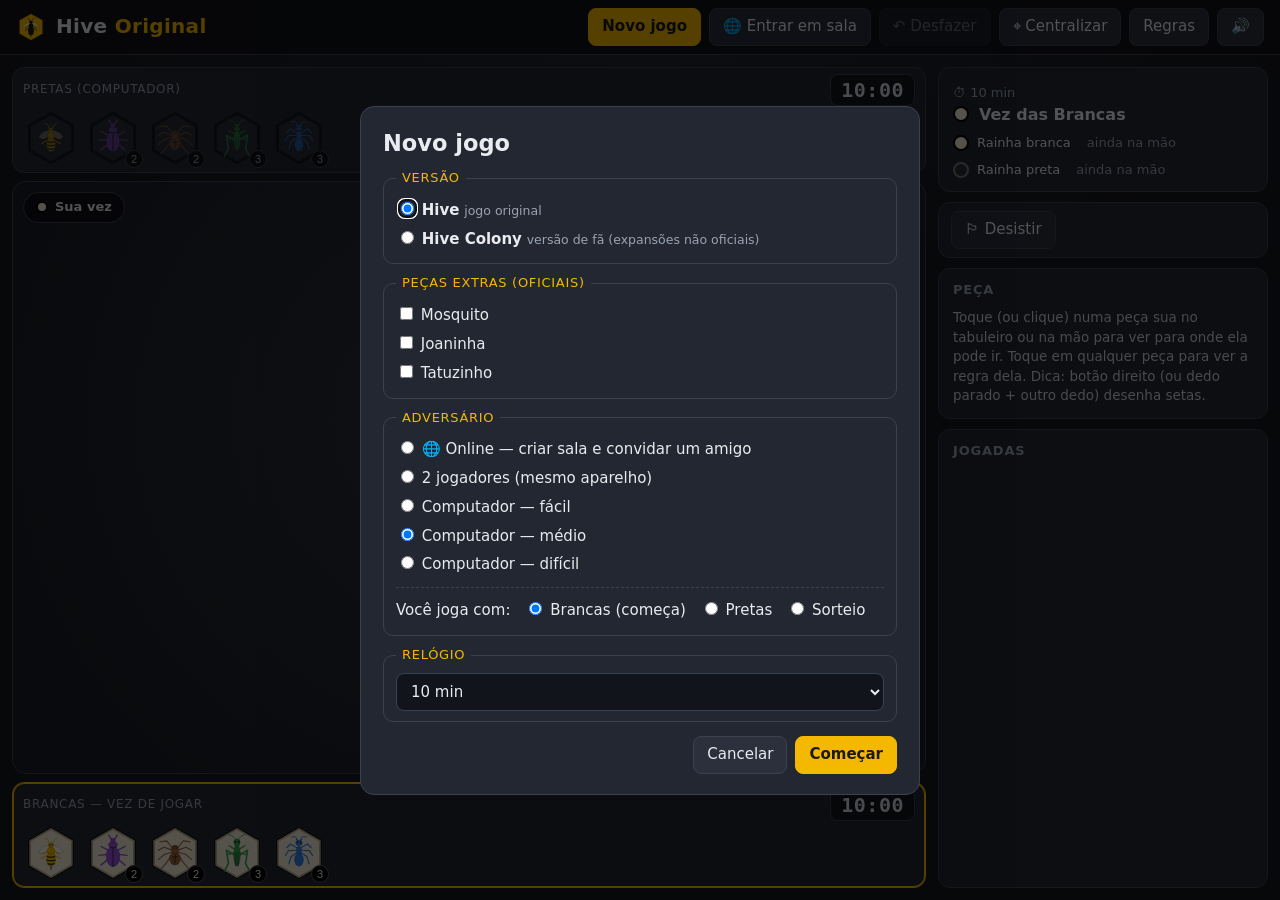
==== commit 5f955dbf: "Adiciona sons e efeitos sonoros Sons sintetizados com Web Audio (sem arquivos): colocar/mover/trocar" ====
--- a/index.html
+++ b/index.html
@@ -27,8 +27,10 @@
     <button id="btnUndo" class="btn">↶ Desfazer</button>
     <button id="btnFit" class="btn">⌖ Centralizar</button>
     <button id="btnRules" class="btn">Regras</button>
+    <button id="btnSound" class="btn" aria-label="Som" title="Som">🔊</button>
   </nav>
   <nav class="nav-mobile">
+    <button id="btnSoundM" class="btn" aria-label="Som">🔊</button>
     <button id="btnDetails" class="btn" aria-label="Jogadas e detalhes">📋</button>
     <button id="btnMenu" class="btn primary" aria-label="Menu">☰ Menu</button>
   </nav>
@@ -72,6 +74,18 @@
   </aside>
 </main>
 
+<!-- Som -->
+<dialog id="soundDialog">
+  <h2>Som</h2>
+  <label class="check"><input type="checkbox" id="soundOn" checked> Sons e efeitos sonoros</label>
+  <label class="vol">Volume <input type="range" id="soundVol" min="0" max="100" step="5" value="70"> <span id="soundVolTxt">70%</span></label>
+  <p class="sub">Sons de peças, ataques, sua vez, pouco tempo (últimos 10 s), perigo para a sua Rainha e fim de jogo. No iPhone, o botão lateral de silencioso também silencia o jogo.</p>
+  <menu>
+    <button class="btn" id="soundTest">▶ Testar</button>
+    <button class="btn primary" id="soundClose">Fechar</button>
+  </menu>
+</dialog>
+
 <!-- Menu (celular) -->
 <dialog id="menuDialog" class="sheet">
   <h2>Menu</h2>
@@ -81,6 +95,7 @@
     <button class="btn" data-menu="undo">↶ Desfazer jogada</button>
     <button class="btn" data-menu="fit">⌖ Centralizar tabuleiro</button>
     <button class="btn" data-menu="rules">Regras e peças</button>
+    <button class="btn" data-menu="sound">🔊 Som</button>
     <button class="btn" data-menu="resign">🏳 Desistir</button>
     <button class="btn" data-menu="close">Fechar</button>
   </div>
@@ -265,6 +280,7 @@
 <script src="js/ai.js"></script>
 <script src="js/vendor/peerjs.min.js"></script>
 <script src="js/online.js"></script>
+<script src="js/sound.js"></script>
 <script src="js/ui.js"></script>
 </body>
 </html>
--- a/style.css
+++ b/style.css
@@ -333,3 +333,7 @@
 @media (max-width: 820px), (max-height: 520px) and (orientation: landscape) {
   dialog menu { position: sticky; bottom: calc(-1px - env(safe-area-inset-bottom)); background: var(--panel); padding: 10px 0 2px; margin-top: 8px; }
 }
+
+.vol { display: flex; align-items: center; gap: 10px; padding: 8px 0; }
+.vol input[type=range] { flex: 1; accent-color: var(--accent); height: 28px; }
+#btnSound.off, #btnSoundM.off { opacity: .6; }
